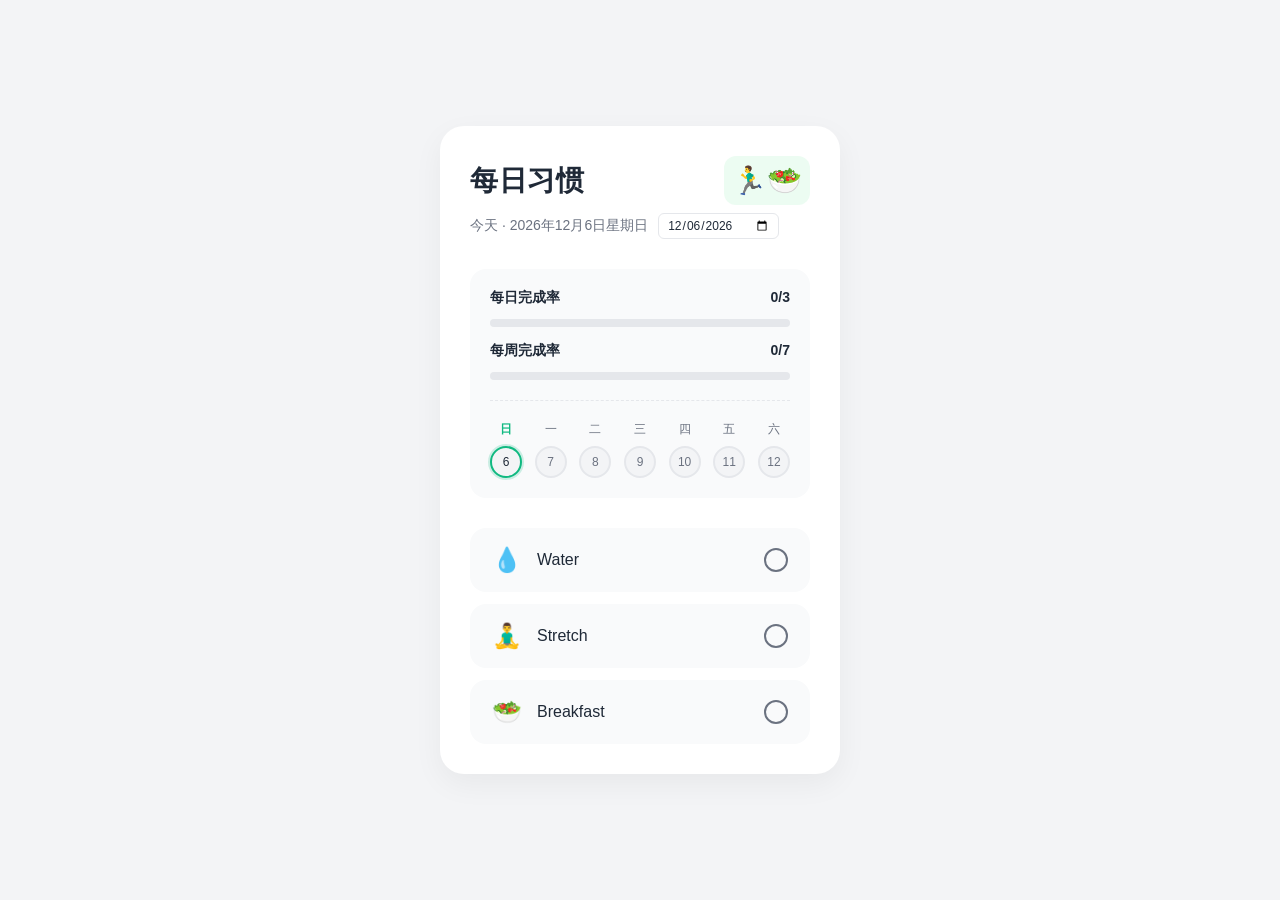
==== habit/habit-tracker/index.html @ 8003151e "Initial commit: Add HabitSprout landing page and related files" ====
<!DOCTYPE html>
<html lang="zh-CN">
<head>
    <meta charset="UTF-8">
    <meta name="viewport" content="width=device-width, initial-scale=1.0">
    <title>健康习惯打卡</title>
    <link rel="stylesheet" href="style.css">
</head>
<body>
    <div class="app-container">
        <header>
            <div class="header-title">
                <h1>每日习惯</h1>
                <span class="header-icon">🏃‍♂️🥗</span>
            </div>
            <div class="date-control">
                <p class="date-display" id="currentDate">加载中...</p>
                <input type="date" id="datePicker" class="date-input">
            </div>
        </header>

        <section class="progress-section">
            <!-- 每日完成率 -->
            <div class="progress-header">
                <span>每日完成率</span>
                <span id="dailyProgressText">0/3</span>
            </div>
            <div class="progress-bar-container" style="margin-bottom: 15px;">
                <div class="progress-bar" id="dailyProgressBar"></div>
            </div>

            <!-- 每周完成率 -->
            <div class="progress-header">
                <span>每周完成率</span>
                <span id="weeklyProgressText">0/7</span>
            </div>
            <div class="progress-bar-container">
                <div class="progress-bar" id="weeklyProgressBar"></div>
            </div>
            
            <!-- 周打卡进程视图 -->
            <div class="week-view" id="weekView">
                <!-- JS 动态渲染 -->
            </div>
        </section>

        <section class="habits-section">
            <ul class="habit-list" id="habitList">
                <!-- 习惯列表将由 JS 动态渲染 -->
            </ul>
        </section>
    </div>
    <script src="script.js"></script>
</body>
</html>
---- habit/habit-tracker/style.css ----
:root {
    --bg-color: #f3f4f6;
    --container-bg: #ffffff;
    --text-main: #1f2937;
    --text-secondary: #6b7280;
    --accent-color: #10b981; /* 健康绿 */
    --border-color: #e5e7eb;
    --item-bg: #f9fafb;
    --item-bg-hover: #f3f4f6;
}

* {
    margin: 0;
    padding: 0;
    box-sizing: border-box;
    font-family: -apple-system, BlinkMacSystemFont, "Segoe UI", Roboto, Helvetica, Arial, sans-serif;
}

body {
    background-color: var(--bg-color);
    color: var(--text-main);
    display: flex;
    justify-content: center;
    align-items: center;
    min-height: 100vh;
    padding: 20px;
}

.app-container {
    background-color: var(--container-bg);
    width: 100%;
    max-width: 400px;
    border-radius: 24px;
    padding: 30px;
    box-shadow: 0 10px 30px rgba(0, 0, 0, 0.05);
}

header {
    margin-bottom: 30px;
}

.header-title {
    display: flex;
    justify-content: space-between;
    align-items: center;
    margin-bottom: 8px;
}

h1 {
    font-size: 28px;
    font-weight: 700;
    letter-spacing: 0.5px;
}

.header-icon {
    font-size: 28px;
    background: rgba(74, 222, 128, 0.1);
    padding: 8px;
    border-radius: 12px;
}

.date-control {
    display: flex;
    align-items: center;
    gap: 10px;
}

.date-display {
    color: var(--text-secondary);
    font-size: 14px;
}

.date-input {
    border: 1px solid var(--border-color);
    border-radius: 6px;
    padding: 4px 8px;
    font-size: 12px;
    color: var(--text-main);
    background-color: var(--container-bg);
    outline: none;
    cursor: pointer;
}

.date-input:focus {
    border-color: var(--accent-color);
}

.progress-section {
    margin-bottom: 30px;
    background-color: var(--item-bg);
    padding: 20px;
    border-radius: 16px;
}

.progress-header {
    display: flex;
    justify-content: space-between;
    margin-bottom: 12px;
    font-size: 14px;
    font-weight: 600;
}

#progressText {
    color: var(--accent-color);
}

.progress-bar-container {
    width: 100%;
    height: 8px;
    background-color: var(--border-color);
    border-radius: 4px;
    overflow: hidden;
}

.progress-bar {
    height: 100%;
    background-color: var(--accent-color);
    width: 0%;
    border-radius: 4px;
    transition: width 0.5s ease-in-out;
}

/* 周打卡进程视图 */
.week-view {
    display: flex;
    justify-content: space-between;
    margin-top: 20px;
    padding-top: 20px;
    border-top: 1px dashed var(--border-color);
}

.day-item {
    display: flex;
    flex-direction: column;
    align-items: center;
    gap: 8px;
    cursor: pointer;
}

.day-item:hover .day-circle {
    border-color: var(--accent-color);
}

.day-name {
    font-size: 12px;
    color: var(--text-secondary);
}

.day-circle {
    width: 32px;
    height: 32px;
    border-radius: 50%;
    background-color: var(--bg-color);
    display: flex;
    justify-content: center;
    align-items: center;
    font-size: 12px;
    color: var(--text-secondary);
    border: 2px solid var(--border-color);
    transition: all 0.3s ease;
}

.day-item.today .day-name {
    color: var(--accent-color);
    font-weight: bold;
}

.day-item.selected .day-circle {
    border-color: var(--accent-color);
    color: var(--text-main);
    box-shadow: 0 0 0 2px rgba(16, 185, 129, 0.2);
}

.day-item.completed .day-circle {
    background-color: var(--accent-color);
    border-color: var(--accent-color);
    color: #ffffff;
    font-weight: bold;
}

.habits-section {
    margin-top: 20px;
}

.habit-list {
    list-style: none;
    display: flex;
    flex-direction: column;
    gap: 12px;
}

.habit-item {
    display: flex;
    align-items: center;
    justify-content: space-between;
    background-color: var(--item-bg);
    padding: 16px 20px;
    border-radius: 16px;
    cursor: pointer;
    transition: all 0.2s ease;
    border: 2px solid transparent;
}

.habit-item:hover {
    background-color: var(--item-bg-hover);
}

.habit-item.completed {
    border-color: var(--accent-color);
    background-color: rgba(74, 222, 128, 0.1);
}

.habit-info {
    display: flex;
    align-items: center;
    gap: 15px;
}

.habit-icon {
    font-size: 24px;
}

.habit-name {
    font-size: 16px;
    font-weight: 500;
}

.habit-item.completed .habit-name {
    color: var(--accent-color);
    font-weight: 600;
}

.check-circle {
    width: 24px;
    height: 24px;
    border-radius: 50%;
    border: 2px solid var(--text-secondary);
    display: flex;
    justify-content: center;
    align-items: center;
    transition: all 0.2s ease;
}

.habit-item.completed .check-circle {
    background-color: var(--accent-color);
    border-color: var(--accent-color);
}

.check-circle::after {
    content: '';
    width: 6px;
    height: 12px;
    border: solid #ffffff;
    border-width: 0 2px 2px 0;
    transform: rotate(45deg);
    opacity: 0;
    margin-bottom: 2px;
}

.habit-item.completed .check-circle::after {
    opacity: 1;
}
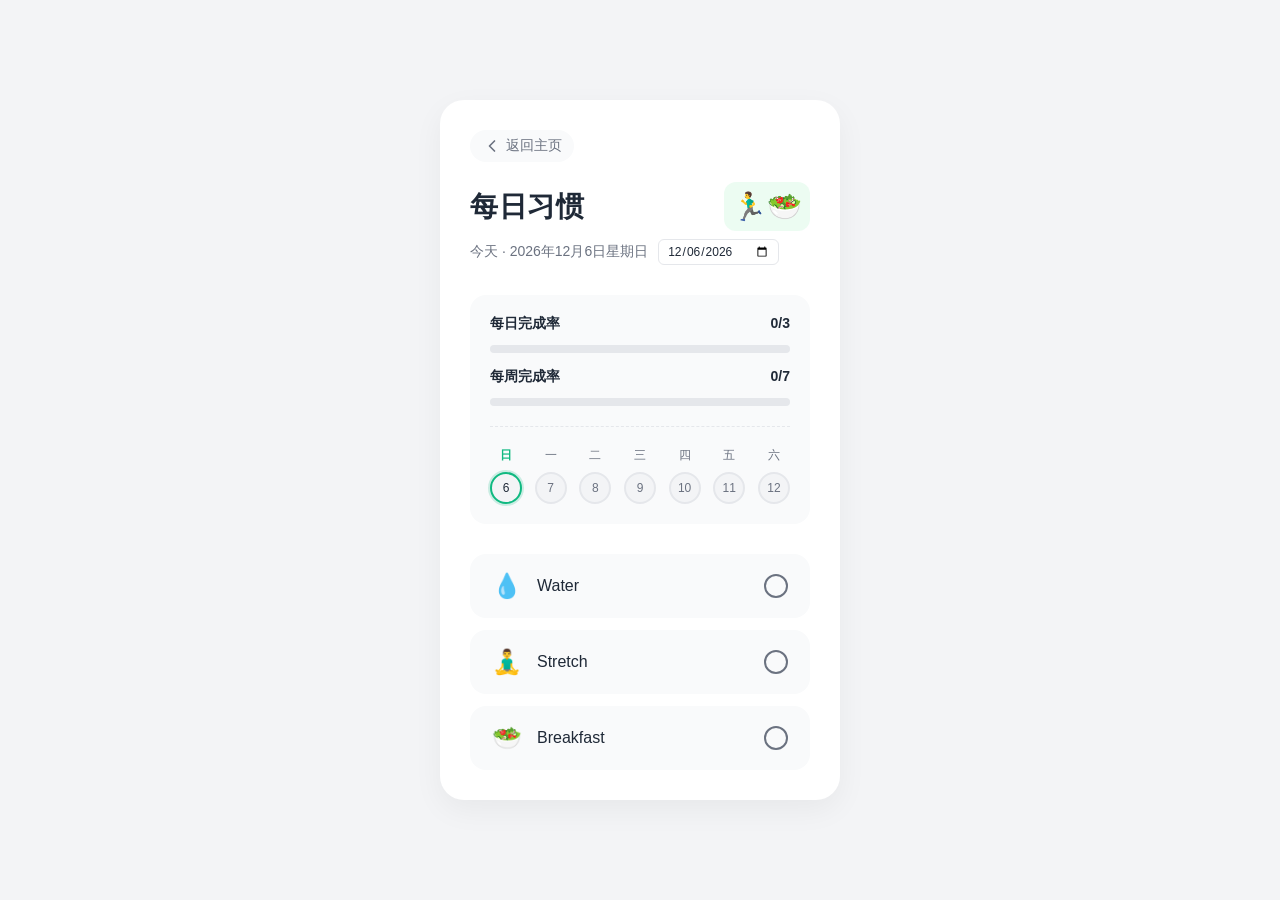
==== commit e22756c0: "Link habit tracker and add back button" ====
--- a/habit/habit-tracker/index.html
+++ b/habit/habit-tracker/index.html
@@ -8,6 +8,12 @@
 </head>
 <body>
     <div class="app-container">
+        <div class="back-nav">
+            <a href="../../habit_sprout.html" class="back-btn">
+                <svg xmlns="http://www.w3.org/2000/svg" width="20" height="20" viewBox="0 0 24 24" fill="none" stroke="currentColor" stroke-width="2" stroke-linecap="round" stroke-linejoin="round"><path d="m15 18-6-6 6-6"/></svg>
+                返回主页
+            </a>
+        </div>
         <header>
             <div class="header-title">
                 <h1>每日习惯</h1>
--- a/habit/habit-tracker/style.css
+++ b/habit/habit-tracker/style.css
@@ -35,6 +35,29 @@
     box-shadow: 0 10px 30px rgba(0, 0, 0, 0.05);
 }
 
+.back-nav {
+    margin-bottom: 20px;
+}
+
+.back-btn {
+    display: inline-flex;
+    align-items: center;
+    gap: 4px;
+    color: var(--text-secondary);
+    text-decoration: none;
+    font-size: 14px;
+    font-weight: 500;
+    padding: 6px 12px;
+    border-radius: 20px;
+    background-color: var(--item-bg);
+    transition: all 0.2s ease;
+}
+
+.back-btn:hover {
+    background-color: var(--item-bg-hover);
+    color: var(--accent-color);
+}
+
 header {
     margin-bottom: 30px;
 }
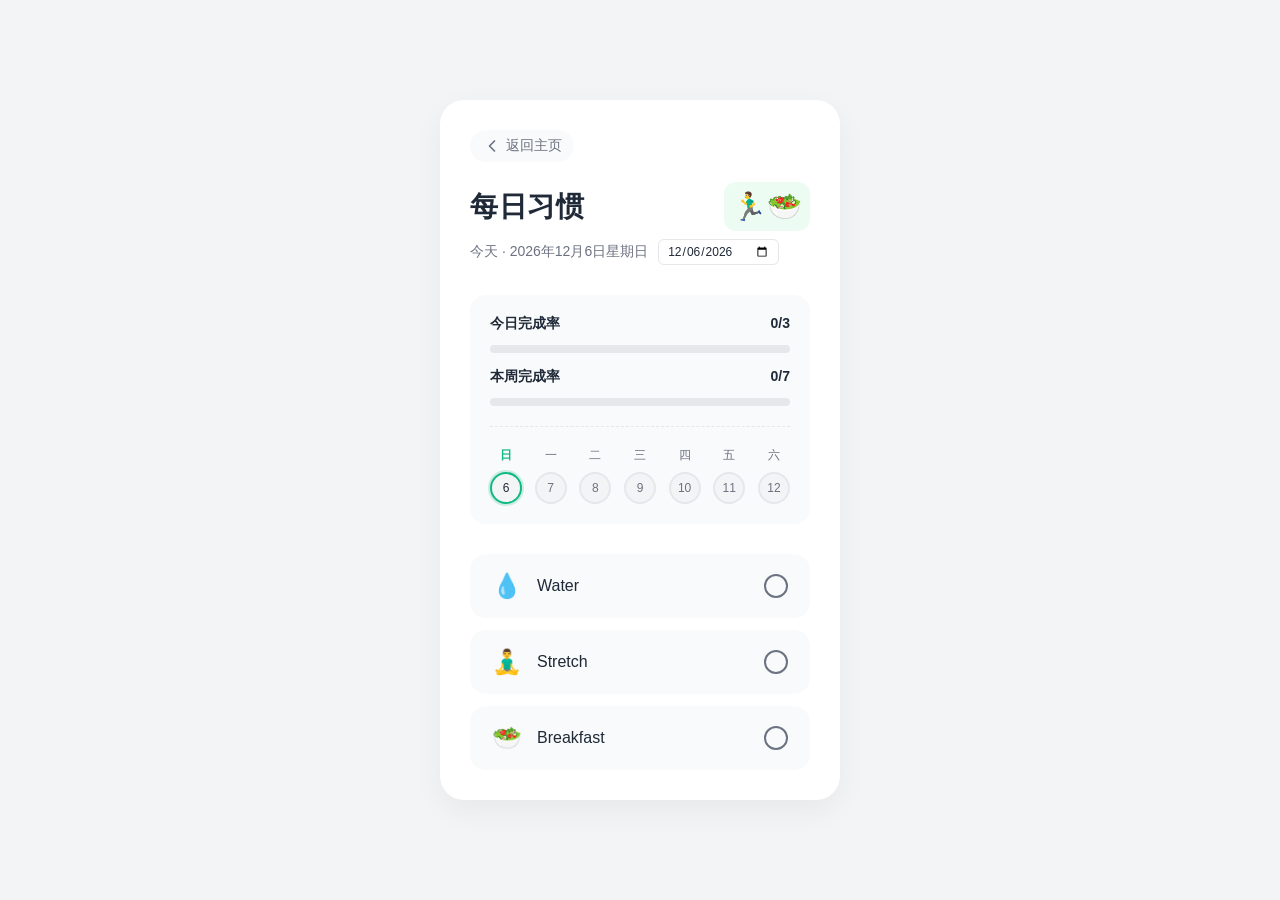
==== commit 9951caf8: "Rename habit_sprout.html to index.html for Vercel deployment" ====
--- a/habit/habit-tracker/index.html
+++ b/habit/habit-tracker/index.html
@@ -9,7 +9,7 @@
 <body>
     <div class="app-container">
         <div class="back-nav">
-            <a href="../../habit_sprout.html" class="back-btn">
+            <a href="../../index.html" class="back-btn">
                 <svg xmlns="http://www.w3.org/2000/svg" width="20" height="20" viewBox="0 0 24 24" fill="none" stroke="currentColor" stroke-width="2" stroke-linecap="round" stroke-linejoin="round"><path d="m15 18-6-6 6-6"/></svg>
                 返回主页
             </a>
@@ -26,18 +26,18 @@
         </header>
 
         <section class="progress-section">
-            <!-- 每日完成率 -->
+            <!-- 今日完成率 -->
             <div class="progress-header">
-                <span>每日完成率</span>
+                <span>今日完成率</span>
                 <span id="dailyProgressText">0/3</span>
             </div>
             <div class="progress-bar-container" style="margin-bottom: 15px;">
                 <div class="progress-bar" id="dailyProgressBar"></div>
             </div>
 
-            <!-- 每周完成率 -->
+            <!-- 本周完成率 -->
             <div class="progress-header">
-                <span>每周完成率</span>
+                <span>本周完成率</span>
                 <span id="weeklyProgressText">0/7</span>
             </div>
             <div class="progress-bar-container">
